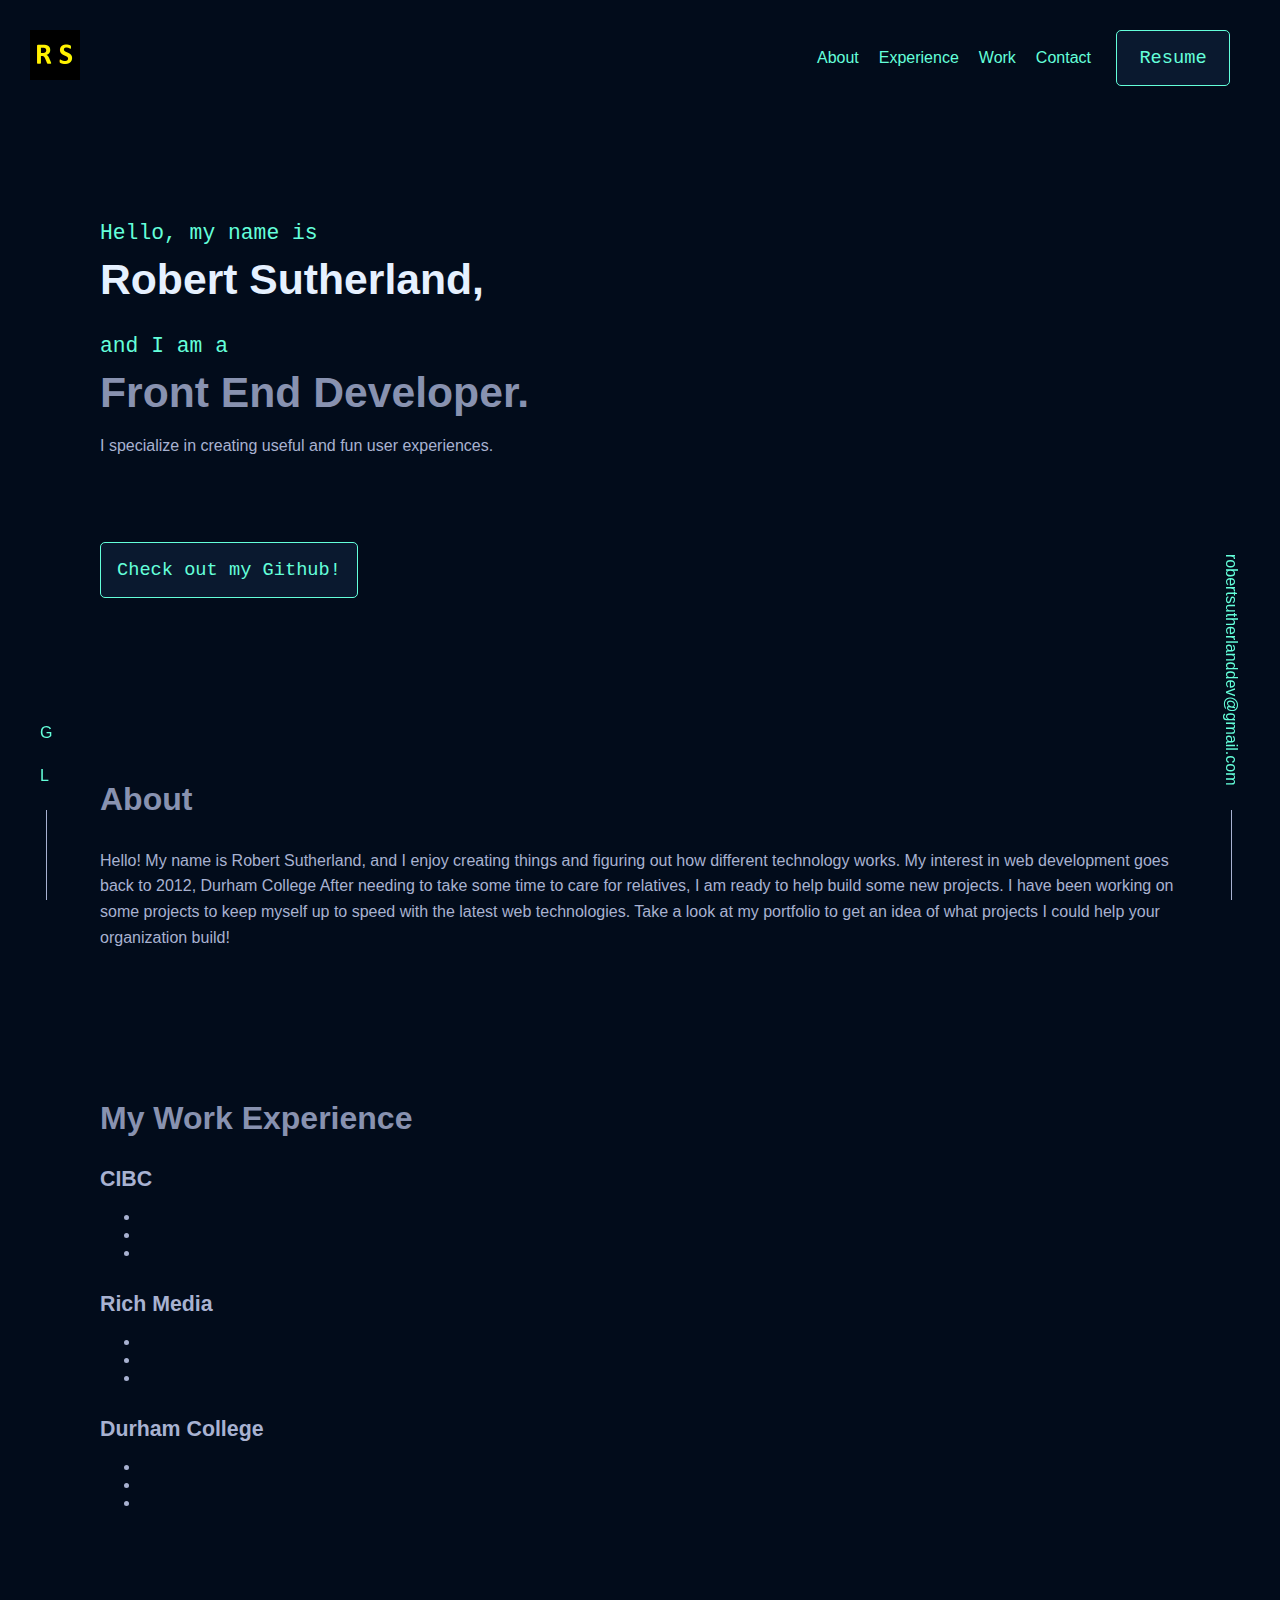
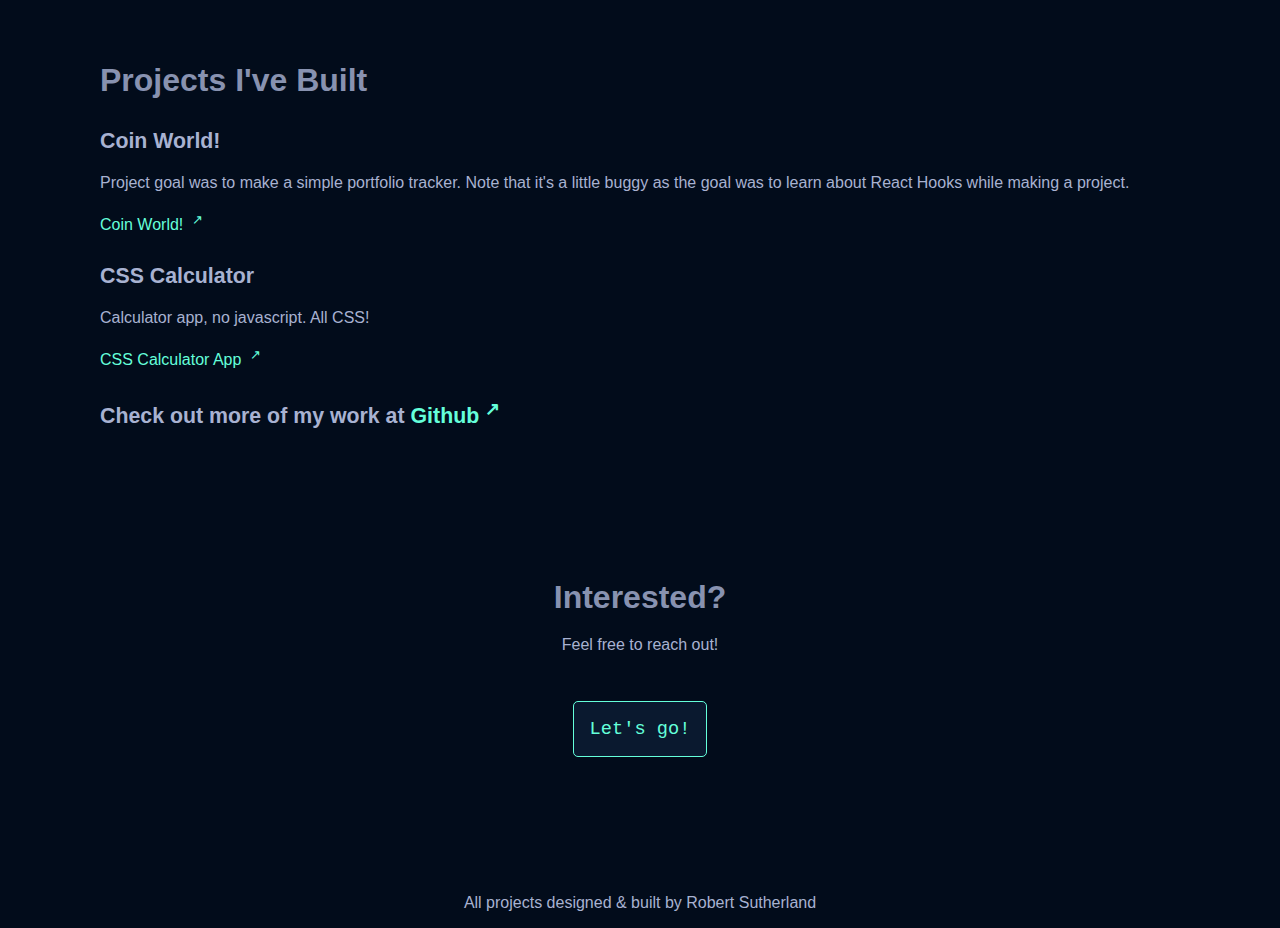
==== main.html @ d33260c6 "initial, got portfolio page started" ====
<html lang="en">
    <head>
        <meta charset="utf-8">
        <meta http-equiv="X-UA-Compatible" content="IE=edge">
        <meta name="viewport" content="width=device-width, initial-scale=1.0">
        <title>Robert Sutherland</title>
        <link rel="stylesheet" href="css/main.css">
    </head>
    <body>
        <nav>
            <div class="logo"><a href="/"><img src="assets/logo_rs.png"/></a></div>
            <div class="navbar">
                <ol>
                    <li class="navbutton"><a href="#about">About</a></li>
                    <li class="navbutton"><a href="#career">Experience</a></li>
                    <li class="navbutton"><a href="#projects">Work</a></li>
                    <li class="navbutton"><a href="#contact">Contact</a></li>
                </ol>
                <div class="button" >
                    <a href="RobertSutherland_developer.pdf" target="_blank" style="transition-delay: 50ms;">Resume</a>
                </div>
            </div>
        </nav>
        <main>
            <div id="leftside" class="side" orientation="left">
                <a href="https://www.github.com/sutherb" target="_blank" style="transition-delay: 50ms;">G</a>
                <a href="https://www.linkedin.com/in/sutherlandrobert/" target="_blank" style="transition-delay: 50ms;">L</a>
            </div>
            <div id="rightside" class="side" orientation="right"><a href="mailto:robertsutherlanddev@gmail.com">robertsutherlanddev@gmail.com</a></div>
            <div id="content">
                <section id="intro">
                    <p class="terminaltext">Hello, my name is</p>
                    <h1>Robert Sutherland,</h1>
                    <p class="terminaltext">and I am a</p>
                    <h2>Front End Developer.</h2>
                    <p>I specialize in creating useful and fun user experiences.</p>
                    <div class="button" >
                        <a href="https://www.github.com/sutherb" target="_blank" style="transition-delay: 50ms;">Check out my Github!</a>
                    </div>
                </section>
                <section id="about">
                    <h2>About</h2>
                    <article>
                        <p>
                            Hello!  My name is Robert Sutherland, and I enjoy creating things and figuring out how different technology works.
                            My interest in web development goes back to 2012, Durham College
    
                            After needing to take some time to care for relatives, I am ready to help build some new projects.  
                            I have been working on some projects to keep myself up to speed with the latest web technologies.
                            Take a look at my portfolio to get an idea of what projects I could help your organization build!
                        </p>
                    </article>
                </section>
                <section id="career">
                    <h2>My Work Experience</h2>
                    <article>
                        <h3>CIBC</h3>
                        <ul>
                            <li></li>
                            <li></li>
                            <li></li>
                        </ul>
                    </article>
                    <article>
                        <h3>Rich Media</h3>
                        <ul>
                            <li></li>
                            <li></li>
                            <li></li>
                        </ul>
                    </article>
                    <article>
                        <h3>Durham College</h3>
                        <ul>
                            <li></li>
                            <li></li>
                            <li></li>
                        </ul>
                    </article>
                </section>
                <section id="projects">
                    <h2>Projects I've Built</h2>
                    <article>
                        <h3>Coin World!</h3>
                        <p>Project goal was to make a simple portfolio tracker.  Note that it's a little buggy as the goal was to learn about React Hooks while making a project.</p>
                        <a href="http://178.128.237.20:5000/" target="_blank">Coin World!&nbsp;&nbsp;<sup>&#8599;</sup></a>
                    </article>
                    <article>
                        <h3>CSS Calculator</h3>
                        <p>Calculator app, no javascript.  All CSS!</p>
                        <a href="#"  target="_blank">CSS Calculator App&nbsp;&nbsp;<sup>&#8599;</sup></a>
                    </article>
                    <h3>Check out more of my work at <a href="https://github.com/sutherb" target="_blank">Github <sup>&#8599;</sup></a></h3>
                    <div></div>
                </section>
                <section id="contact">
                    <h2>Interested?</h2>
                    <p>Feel free to reach out!</p>
                    <div class="button" >
                        <a href="mailto:robertsutherlanddev@gmail.com" target="_blank" style="transition-delay: 50ms;">Let's go!</a>
                    </div>
                </section>
            </div>
        </main>
    </body>
    <footer>
        <div>
            <p>All projects designed & built by Robert Sutherland</p>
        </div>
    </footer>
</html>
---- css/main.css ----
html {
  scroll-behavior: smooth;
}

body {
  background-color: #020c1b;
  color: #a8b2d1;
  font-family: "Poppins", Helvertica, sans-serif;
  margin: 0;
  padding: 0;
}

::-webkit-scrollbar {
  width: 8px;
}

::-webkit-scrollbar-thumb {
  background-color: #495670;
  border: 2px solid #495670;
  border-radius: 5px;
}

a {
  text-decoration: none;
  color: #64ffda;
}

:focus, :hover {
  color: #57cbff;
}

.button a {
  padding: 16px;
  color: #64ffda;
  background-color: #0a192f;
  border: 1px solid #64ffda;
  border-radius: 5px;
  min-width: 80px;
  text-align: center;
  font-family: monospace;
  font-size: 14pt;
}
.button :hover {
  background-color: rgba(2, 12, 27, 0.7);
  color: #57cbff;
  border-color: #57cbff;
}

nav {
  padding: 30px 20px;
  margin-right: 30px;
  display: flex;
  -webkit-box-pack: justify;
  justify-content: space-between;
}
nav .logo {
  padding: 0 10px;
}
nav .logo img {
  width: 50px;
}
nav .navbar {
  display: flex;
}
nav .navbar ol {
  display: flex;
  margin-right: 15px;
  padding-top: 3px;
}
nav .navbar ol .navbutton {
  list-style: none;
}
nav .navbar ol .navbutton a {
  padding: 10px;
}
nav .navbar .button {
  display: flex;
}

.terminaltext {
  color: #64ffda;
  font-family: monospace;
  font-size: 16pt;
  margin: 0;
}

h1, h2, h3 {
  margin: 5px 0;
}

h1 {
  color: #e6f1ff;
  font-size: 32pt;
}

h2 {
  color: #8892b0;
  font-size: 24pt;
}

h3 {
  color: #a8b2d1;
  font-size: 16pt;
}

p {
  line-height: 1.6;
}

.side {
  position: fixed;
  display: flex;
  bottom: 0;
  flex-direction: column;
}

.side:after {
  content: "";
  display: block;
  width: 1px;
  height: 90px;
  margin: 0px auto;
  background-color: #a8b2d1;
}

#leftside {
  left: 40px;
}
#leftside a {
  margin-bottom: 25px;
}
#leftside :focus, #leftside :hover {
  transform: translateY(-3px);
  transition: all 0.25s cubic-bezier(0.645, 0.045, 0.355, 1);
}

#rightside {
  right: 40px;
}
#rightside a {
  -webkit-writing-mode: vertical-rl;
  writing-mode: vertical-rl;
  margin: 25px 0;
}
#rightside a:focus, #rightside a:hover {
  transform: translateY(-3px);
  transition: all 0.25s cubic-bezier(0.645, 0.045, 0.355, 1);
}

#content {
  padding: 0 100px;
}
#content section {
  margin-top: 150px;
}
#content section article {
  margin: 30px 0;
}
#content #intro {
  margin: 100px 0 200px 0;
}
#content #intro h1 {
  margin-bottom: 25px;
}
#content #intro h2 {
  margin-bottom: 15px;
  font-size: 32pt;
}
#content #intro .button {
  margin: 100px 0;
}
#content #contact {
  text-align: center;
  margin-bottom: 150px;
}
#content #contact .button {
  margin: 60px 0;
}

footer div {
  text-align: center;
  padding: 0 100px;
}

/*# sourceMappingURL=main.css.map */
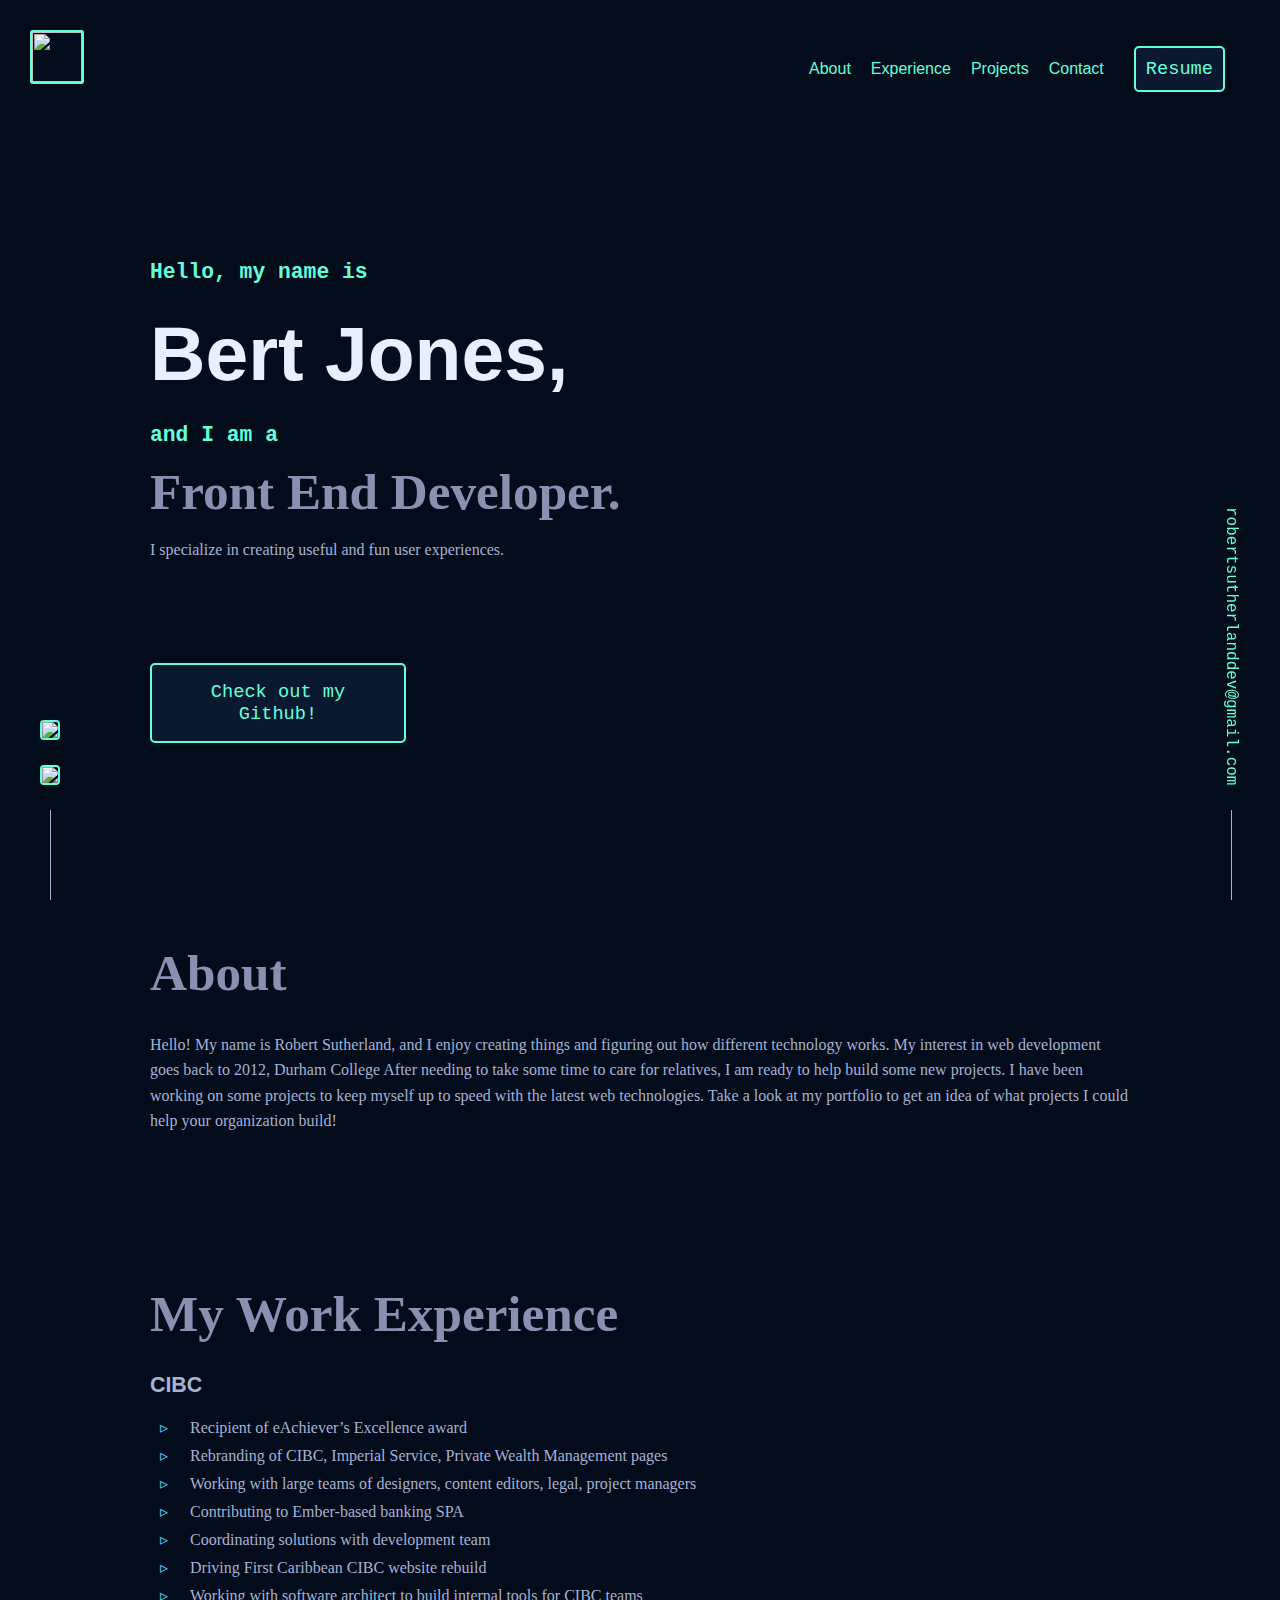
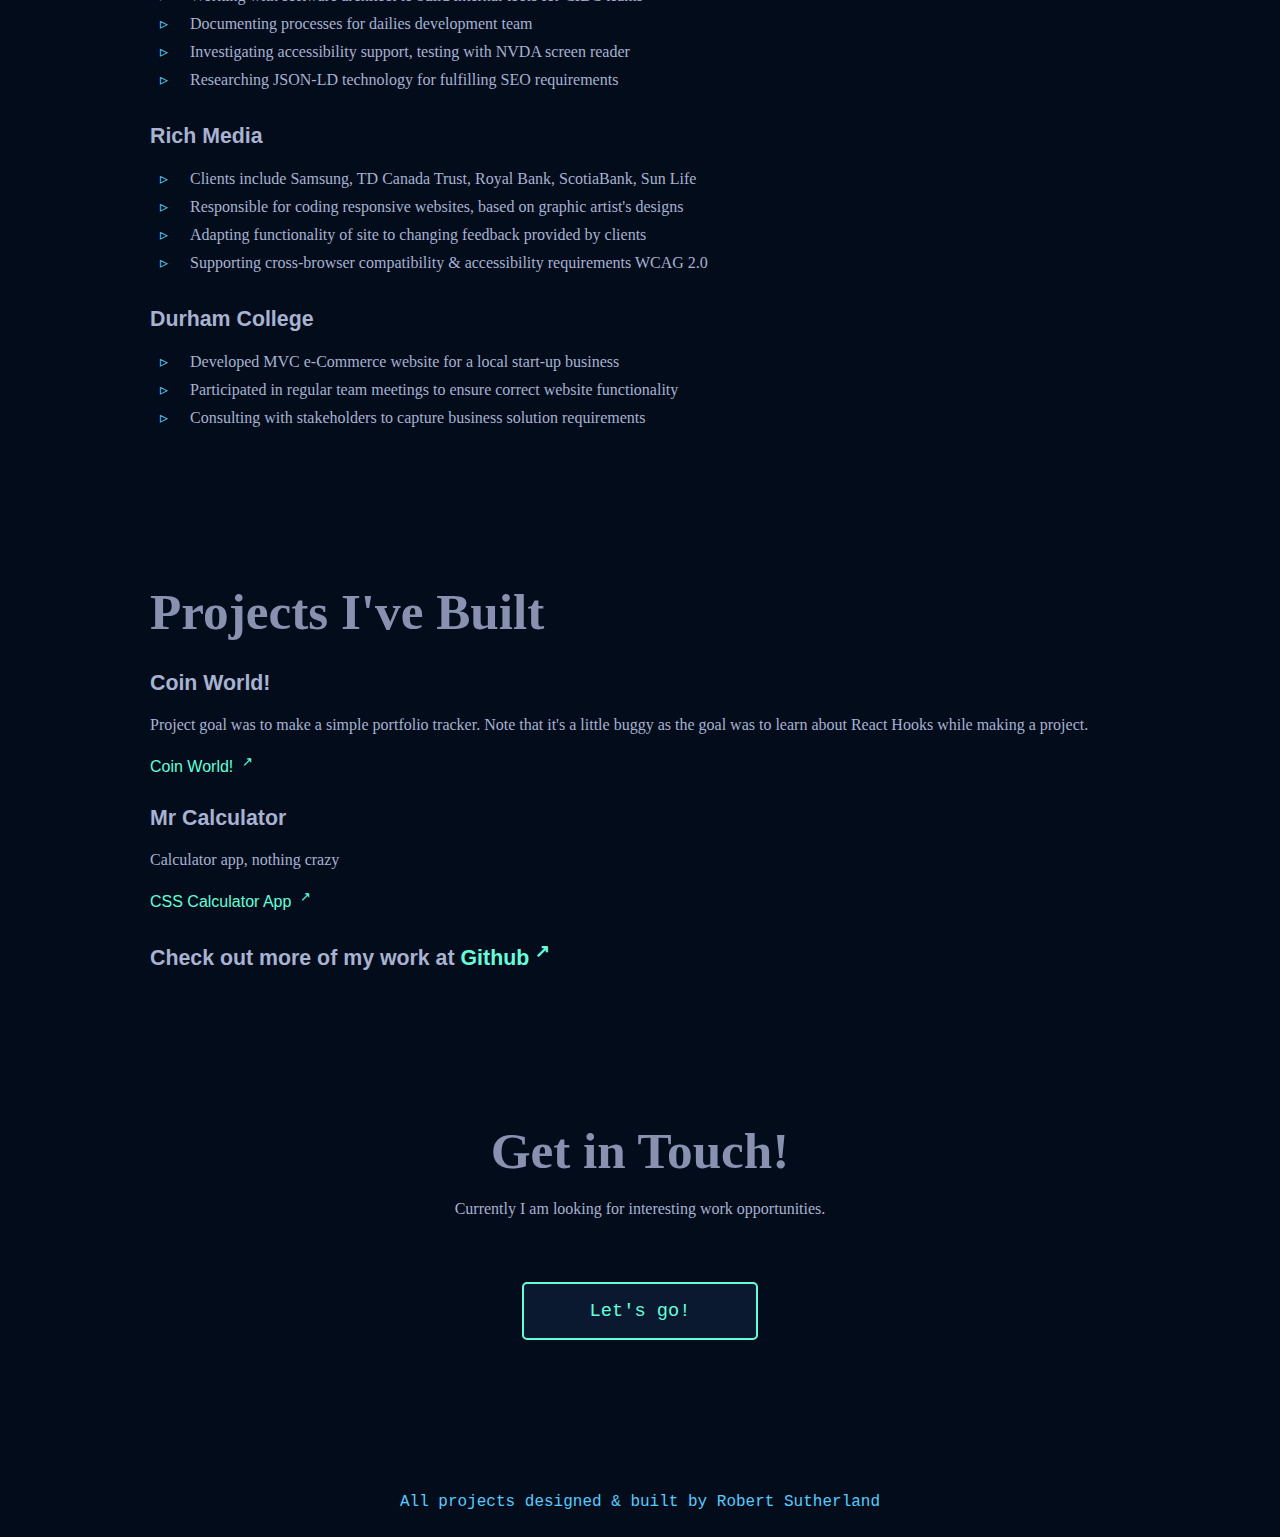
==== commit 49158162: "add animated text, mobile menu is good" ====
--- a/main.html
+++ b/main.html
@@ -4,39 +4,53 @@
         <meta http-equiv="X-UA-Compatible" content="IE=edge">
         <meta name="viewport" content="width=device-width, initial-scale=1.0">
         <title>Robert Sutherland</title>
+        <link rel="icon" href="assets/favicon.png" type="image/png">
+        <!-- <link href='https://fonts.googleapis.com/css?family=Sofia' rel='stylesheet'> -->
         <link rel="stylesheet" href="css/main.css">
+        <script>0</script>
+        <script src="js/main.js"></script>
     </head>
     <body>
         <nav>
-            <div class="logo"><a href="/"><img src="assets/logo_rs.png"/></a></div>
-            <div class="navbar">
-                <ol>
-                    <li class="navbutton"><a href="#about">About</a></li>
-                    <li class="navbutton"><a href="#career">Experience</a></li>
-                    <li class="navbutton"><a href="#projects">Work</a></li>
-                    <li class="navbutton"><a href="#contact">Contact</a></li>
-                </ol>
-                <div class="button" >
-                    <a href="RobertSutherland_developer.pdf" target="_blank" style="transition-delay: 50ms;">Resume</a>
+            <div class="logo"><a href="/"><img src="assets/logo3.png"/></a></div>
+            <div class="mobile-navbar">
+                <button class="button toggle-menu-button" role="button" aria-controls="mobile-menu"><div></div><div></div><div></div></button>
+                <div class="mobile-menu" role="menubar">
+                    <ul id="mobile-menu-list">
+                        <li class="navbutton"><a href="#about" role="menuitem">About</a></li>
+                        <li class="navbutton"><a href="#career" role="menuitem">Experience</a></li>
+                        <li class="navbutton"><a href="#projects" role="menuitem">Projects</a></li>
+                        <li class="navbutton"><a href="#contact" role="menuitem">Contact</a></li>
+                        <li class="navbutton"><a class="button" href="RobertSutherland_Developer.pdf" target="_blank" style="transition-delay: 50ms;" role="menuitem">Resume</a></li>
+                    </ul>
                 </div>
+            </div>
+            
+            <div class="navbar" role="menubar">
+                <ul>
+                    <li class="navbutton"><a href="#about" role="menuitem">About</a></li>
+                    <li class="navbutton"><a href="#career" role="menuitem">Experience</a></li>
+                    <li class="navbutton"><a href="#projects" role="menuitem">Projects</a></li>
+                    <li class="navbutton"><a href="#contact" role="menuitem">Contact</a></li>
+                    <li class="navbutton"><a class="button" href="RobertSutherland_Developer.pdf" target="_blank" style="transition-delay: 50ms;" role="menuitem">Resume</a></li>
+                </ul>
+                
             </div>
         </nav>
         <main>
             <div id="leftside" class="side" orientation="left">
-                <a href="https://www.github.com/sutherb" target="_blank" style="transition-delay: 50ms;">G</a>
-                <a href="https://www.linkedin.com/in/sutherlandrobert/" target="_blank" style="transition-delay: 50ms;">L</a>
+                <a href="https://www.github.com/sutherb" target="_blank" style="transition-delay: 50ms;"><img src="assets/github3.png" /></a>
+                <a href="https://www.linkedin.com/in/sutherlandrobert/" target="_blank" style="transition-delay: 50ms;"><img src="assets/linkedin2.png" /></a>
             </div>
-            <div id="rightside" class="side" orientation="right"><a href="mailto:robertsutherlanddev@gmail.com">robertsutherlanddev@gmail.com</a></div>
+            <div id="rightside" class="side" orientation="right"><a class="terminaltext emailtext" href="mailto:robertsutherlanddev@gmail.com">robertsutherlanddev@gmail.com</a></div>
             <div id="content">
                 <section id="intro">
-                    <p class="terminaltext">Hello, my name is</p>
-                    <h1>Robert Sutherland,</h1>
-                    <p class="terminaltext">and I am a</p>
+                    <h1 class="terminaltext">Hello, my name is</h1>
+                    <h1 id="name">Bert Jones,</h1>
+                    <h2 class="terminaltext">and I am a</h2>
                     <h2>Front End Developer.</h2>
                     <p>I specialize in creating useful and fun user experiences.</p>
-                    <div class="button" >
-                        <a href="https://www.github.com/sutherb" target="_blank" style="transition-delay: 50ms;">Check out my Github!</a>
-                    </div>
+                    <a class="button" href="https://www.github.com/sutherb" target="_blank" style="transition-delay: 50ms;">Check out my Github!</a>
                 </section>
                 <section id="about">
                     <h2>About</h2>
@@ -56,25 +70,33 @@
                     <article>
                         <h3>CIBC</h3>
                         <ul>
-                            <li></li>
-                            <li></li>
-                            <li></li>
+                            <li>Recipient of eAchiever’s Excellence award</li>
+                            <li>Rebranding of CIBC, Imperial Service, Private Wealth Management pages</li>
+                            <li>Working with large teams of designers, content editors, legal, project managers</li>
+                            <li>Contributing to Ember-based banking SPA</li>
+                            <li>Coordinating solutions with development team</li>
+                            <li>Driving First Caribbean CIBC website rebuild</li>
+                            <li>Working with software architect to build internal tools for CIBC teams</li>
+                            <li>Documenting processes for dailies development team</li>
+                            <li>Investigating accessibility support, testing with NVDA screen reader</li>
+                            <li>Researching JSON-LD technology for fulfilling SEO requirements</li>
                         </ul>
                     </article>
                     <article>
                         <h3>Rich Media</h3>
                         <ul>
-                            <li></li>
-                            <li></li>
-                            <li></li>
+                            <li>Clients include Samsung, TD Canada Trust, Royal Bank, ScotiaBank, Sun Life</li>
+                            <li>Responsible for coding responsive websites, based on graphic artist's designs</li>
+                            <li>Adapting functionality of site to changing feedback provided by clients</li>
+                            <li>Supporting cross-browser compatibility & accessibility requirements WCAG 2.0</li>
                         </ul>
                     </article>
                     <article>
                         <h3>Durham College</h3>
                         <ul>
-                            <li></li>
-                            <li></li>
-                            <li></li>
+                            <li>Developed MVC e-Commerce website for a local start-up business</li>
+                            <li>Participated in regular team meetings to ensure correct website functionality</li>
+                            <li>Consulting with stakeholders to capture business solution requirements</li>
                         </ul>
                     </article>
                 </section>
@@ -86,26 +108,24 @@
                         <a href="http://178.128.237.20:5000/" target="_blank">Coin World!&nbsp;&nbsp;<sup>&#8599;</sup></a>
                     </article>
                     <article>
-                        <h3>CSS Calculator</h3>
-                        <p>Calculator app, no javascript.  All CSS!</p>
+                        <h3>Mr Calculator</h3>
+                        <p>Calculator app, nothing crazy</p>
                         <a href="#"  target="_blank">CSS Calculator App&nbsp;&nbsp;<sup>&#8599;</sup></a>
                     </article>
                     <h3>Check out more of my work at <a href="https://github.com/sutherb" target="_blank">Github <sup>&#8599;</sup></a></h3>
                     <div></div>
                 </section>
                 <section id="contact">
-                    <h2>Interested?</h2>
-                    <p>Feel free to reach out!</p>
-                    <div class="button" >
-                        <a href="mailto:robertsutherlanddev@gmail.com" target="_blank" style="transition-delay: 50ms;">Let's go!</a>
-                    </div>
+                    <h2>Get in Touch!</h2>
+                    <p>Currently I am looking for interesting work opportunities.</p>
+                    <a class="button" href="mailto:robertsutherlanddev@gmail.com" target="_blank" style="transition-delay: 50ms;">Let's go!</a>
                 </section>
             </div>
         </main>
     </body>
     <footer>
-        <div>
-            <p>All projects designed & built by Robert Sutherland</p>
+        <div class="footer">
+            <p class="terminaltext">All projects designed & built by Robert Sutherland</p>
         </div>
     </footer>
 </html>--- a/css/main.css
+++ b/css/main.css
@@ -1,3 +1,5 @@
+@charset "UTF-8";
+/*  @import url(http://fonts.googleapis.com/css?family=Roboto+Slab|Open+Sans:400italic,700italic,400,700); */
 html {
   scroll-behavior: smooth;
 }
@@ -23,55 +25,83 @@
 a {
   text-decoration: none;
   color: #64ffda;
-}
-
-:focus, :hover {
-  color: #57cbff;
-}
-
-.button a {
+  transition: all 0.15s cubic-bezier(0.645, 0.045, 0.355, 1);
+}
+a:focus, a:hover {
+  color: #57cbff;
+}
+
+button {
+  margin: 0;
+  padding: 0;
+  border: 0;
+  border-radius: 5px;
+  background: transparent;
+}
+
+.button {
+  display: block;
   padding: 16px;
   color: #64ffda;
   background-color: #0a192f;
-  border: 1px solid #64ffda;
+  border: 2px solid #64ffda;
   border-radius: 5px;
-  min-width: 80px;
   text-align: center;
   font-family: monospace;
   font-size: 14pt;
 }
-.button :hover {
+.button:hover, .button:focus {
   background-color: rgba(2, 12, 27, 0.7);
   color: #57cbff;
   border-color: #57cbff;
+  box-shadow: 0 0 10px #57cbff;
 }
 
 nav {
   padding: 30px 20px;
-  margin-right: 30px;
   display: flex;
   -webkit-box-pack: justify;
   justify-content: space-between;
 }
 nav .logo {
   padding: 0 10px;
-}
-nav .logo img {
+  position: fixed;
+  top: 30px;
+  left: 20px;
+}
+nav .logo a {
+  border: 2px solid;
+  border-radius: 3px;
+  display: block;
+}
+nav .logo a img {
   width: 50px;
 }
+nav .logo :focus, nav .logo :hover {
+  box-shadow: 0 0 10px #57cbff;
+}
+nav .mobile-navbar {
+  display: none;
+}
 nav .navbar {
   display: flex;
-}
-nav .navbar ol {
+  position: absolute;
+  right: 40px;
+}
+nav .navbar ul {
   display: flex;
   margin-right: 15px;
-  padding-top: 3px;
-}
-nav .navbar ol .navbutton {
+}
+nav .navbar ul .navbutton {
+  margin-top: 14px;
   list-style: none;
 }
-nav .navbar ol .navbutton a {
+nav .navbar ul .navbutton a {
   padding: 10px;
+}
+nav .navbar ul .navbutton:last-child {
+  margin-top: 0;
+  padding-left: 20px;
 }
 nav .navbar .button {
   display: flex;
@@ -79,7 +109,7 @@
 
 .terminaltext {
   color: #64ffda;
-  font-family: monospace;
+  font-family: "Courier New", monospace;
   font-size: 16pt;
   margin: 0;
 }
@@ -90,21 +120,25 @@
 
 h1 {
   color: #e6f1ff;
-  font-size: 32pt;
+  font-size: clamp(40px, 6vw, 80px);
+  font-family: "Open Sans", sans-serif;
 }
 
 h2 {
   color: #8892b0;
-  font-size: 24pt;
+  font-size: clamp(30px, 4vw, 60px);
+  font-family: Arial Black;
 }
 
 h3 {
   color: #a8b2d1;
   font-size: 16pt;
+  font-family: Arial;
 }
 
 p {
   line-height: 1.6;
+  font-family: Verdana;
 }
 
 .side {
@@ -113,7 +147,6 @@
   bottom: 0;
   flex-direction: column;
 }
-
 .side:after {
   content: "";
   display: block;
@@ -128,10 +161,12 @@
 }
 #leftside a {
   margin-bottom: 25px;
-}
-#leftside :focus, #leftside :hover {
+  border: 2px solid;
+  border-radius: 4px;
+}
+#leftside a:focus, #leftside a:hover {
   transform: translateY(-3px);
-  transition: all 0.25s cubic-bezier(0.645, 0.045, 0.355, 1);
+  box-shadow: 0 0 10px #57cbff;
 }
 
 #rightside {
@@ -141,13 +176,15 @@
   -webkit-writing-mode: vertical-rl;
   writing-mode: vertical-rl;
   margin: 25px 0;
+  font-size: 12pt;
 }
 #rightside a:focus, #rightside a:hover {
   transform: translateY(-3px);
-  transition: all 0.25s cubic-bezier(0.645, 0.045, 0.355, 1);
+  color: #57cbff;
 }
 
 #content {
+  margin: 200px 50px 0 50px;
   padding: 0 100px;
 }
 #content section {
@@ -157,29 +194,146 @@
   margin: 30px 0;
 }
 #content #intro {
-  margin: 100px 0 200px 0;
+  margin: 50px 0 200px 0;
 }
 #content #intro h1 {
   margin-bottom: 25px;
+  transition-delay: 100ms;
+}
+#content #intro #name {
+  transition-delay: 200ms;
 }
 #content #intro h2 {
   margin-bottom: 15px;
-  font-size: 32pt;
 }
 #content #intro .button {
   margin: 100px 0;
+  width: 220px;
+}
+#content #career ul li {
+  list-style-type: none;
+  padding: 5px 0;
+  font-family: Times New Roman;
+}
+#content #career ul li:before {
+  content: "▹";
+  position: absolute;
+  left: 160px;
+  color: #57cbff;
+  line-height: 18px;
 }
 #content #contact {
   text-align: center;
   margin-bottom: 150px;
 }
 #content #contact .button {
-  margin: 60px 0;
+  margin: 60px auto;
+  width: 200px;
 }
 
 footer div {
+  margin-bottom: 25px;
   text-align: center;
   padding: 0 100px;
 }
+footer div p {
+  color: #57cbff !important;
+  font-size: 12pt !important;
+}
+
+/*
+
+
+320px — 480px: Mobile devices
+481px — 768px: iPads, Tablets
+769px — 1024px: Small screens, laptops
+1025px — 1200px: Desktops, large screens
+1201px and more —  Extra large screens, TV
+
+*/
+.mobile-navbar .toggle-menu-button {
+  display: block;
+  margin: 0 31px;
+  top: 30px;
+  right: 0;
+  z-index: 2;
+  position: fixed;
+  padding: 11px;
+}
+.mobile-navbar .toggle-menu-button div {
+  width: 25px;
+  height: 2px;
+  background-color: #64ffda;
+  margin: 4px 0;
+}
+.mobile-navbar #mobile-menu-list {
+  background-color: #112240;
+  width: 300px;
+  display: none;
+  z-index: 1;
+  position: fixed;
+  padding: 100px 50px 30px 50px;
+  margin: 0;
+  text-align: center;
+  height: 100%;
+  position: fixed;
+  right: 0;
+  top: 0;
+}
+.mobile-navbar #mobile-menu-list .navbutton {
+  list-style: none;
+}
+.mobile-navbar #mobile-menu-list .navbutton:hover, .mobile-navbar #mobile-menu-list .navbutton:focus {
+  background-color: rgba(2, 12, 27, 0.7);
+  color: #57cbff;
+  border-color: #57cbff;
+  box-shadow: 0 0 10px #57cbff;
+  border-radius: 2px;
+}
+.mobile-navbar #mobile-menu-list .navbutton:last-child {
+  margin-top: 15px;
+}
+.mobile-navbar #mobile-menu-list .navbutton a {
+  display: block;
+  margin: auto;
+  padding: 30px 0;
+}
+
+@media screen and (max-width: 768px) {
+  #content {
+    margin: 200px 25px 0 25px;
+    padding: 0 20px;
+  }
+  /*no good way to blur without adding this class to body using javascript.  came close but initials logo would also cause blur*/
+  .blur {
+    overflow: hidden;
+  }
+  .blur main, .blur nav .logo, .blur .footer {
+    transition: all 0.15s cubic-bezier(0.645, 0.045, 0.355, 1);
+    pointer-events: none;
+    user-select: none;
+  }
+  .blur main, .blur .footer {
+    filter: blur(5px) brightness(0.7);
+  }
+  #leftside, #rightside {
+    display: none;
+  }
+  nav {
+    padding: 55px 20px;
+  }
+  nav .navbar {
+    display: none;
+  }
+  nav .mobile-navbar {
+    display: block;
+  }
+  nav .mobile-navbar.menu-open #mobile-menu-list {
+    display: block;
+  }
+  nav .mobile-navbar.menu-open #mobile-menu-list a {
+    display: block;
+  }
+}
 
 /*# sourceMappingURL=main.css.map */
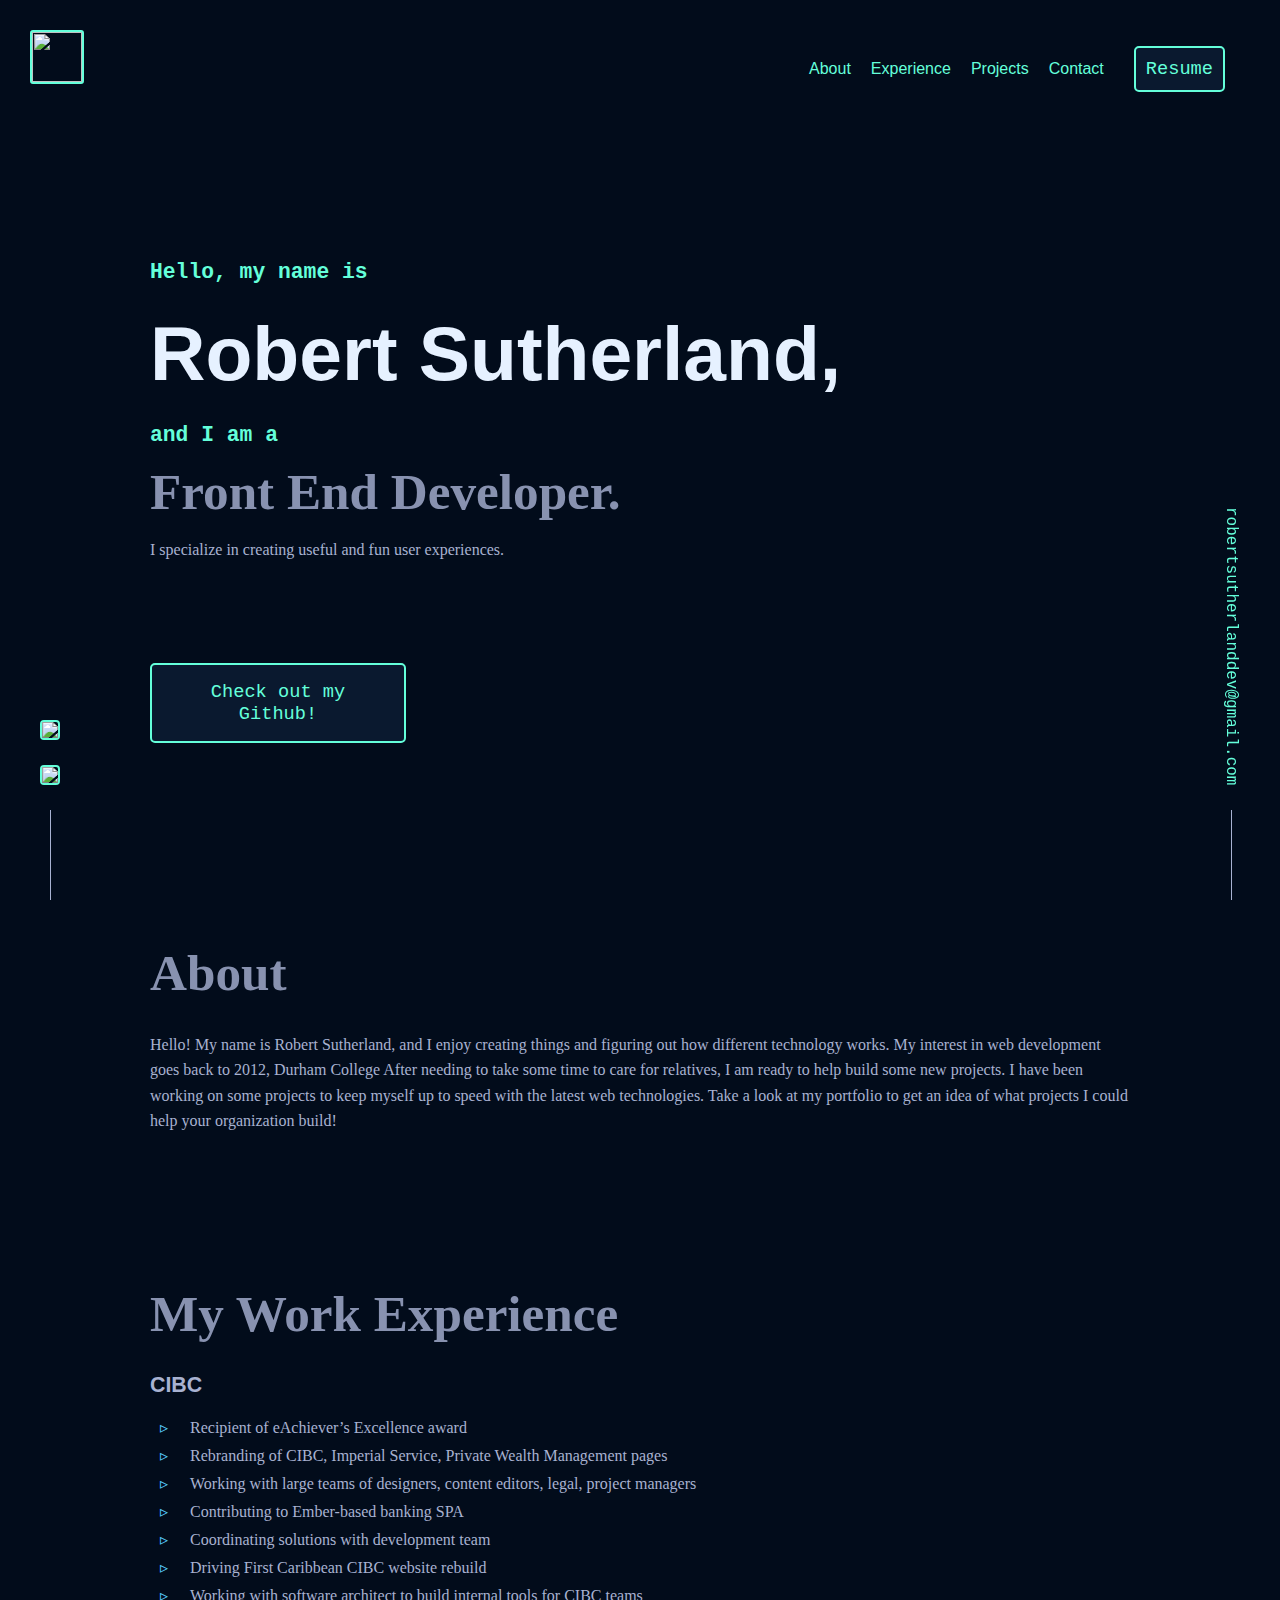
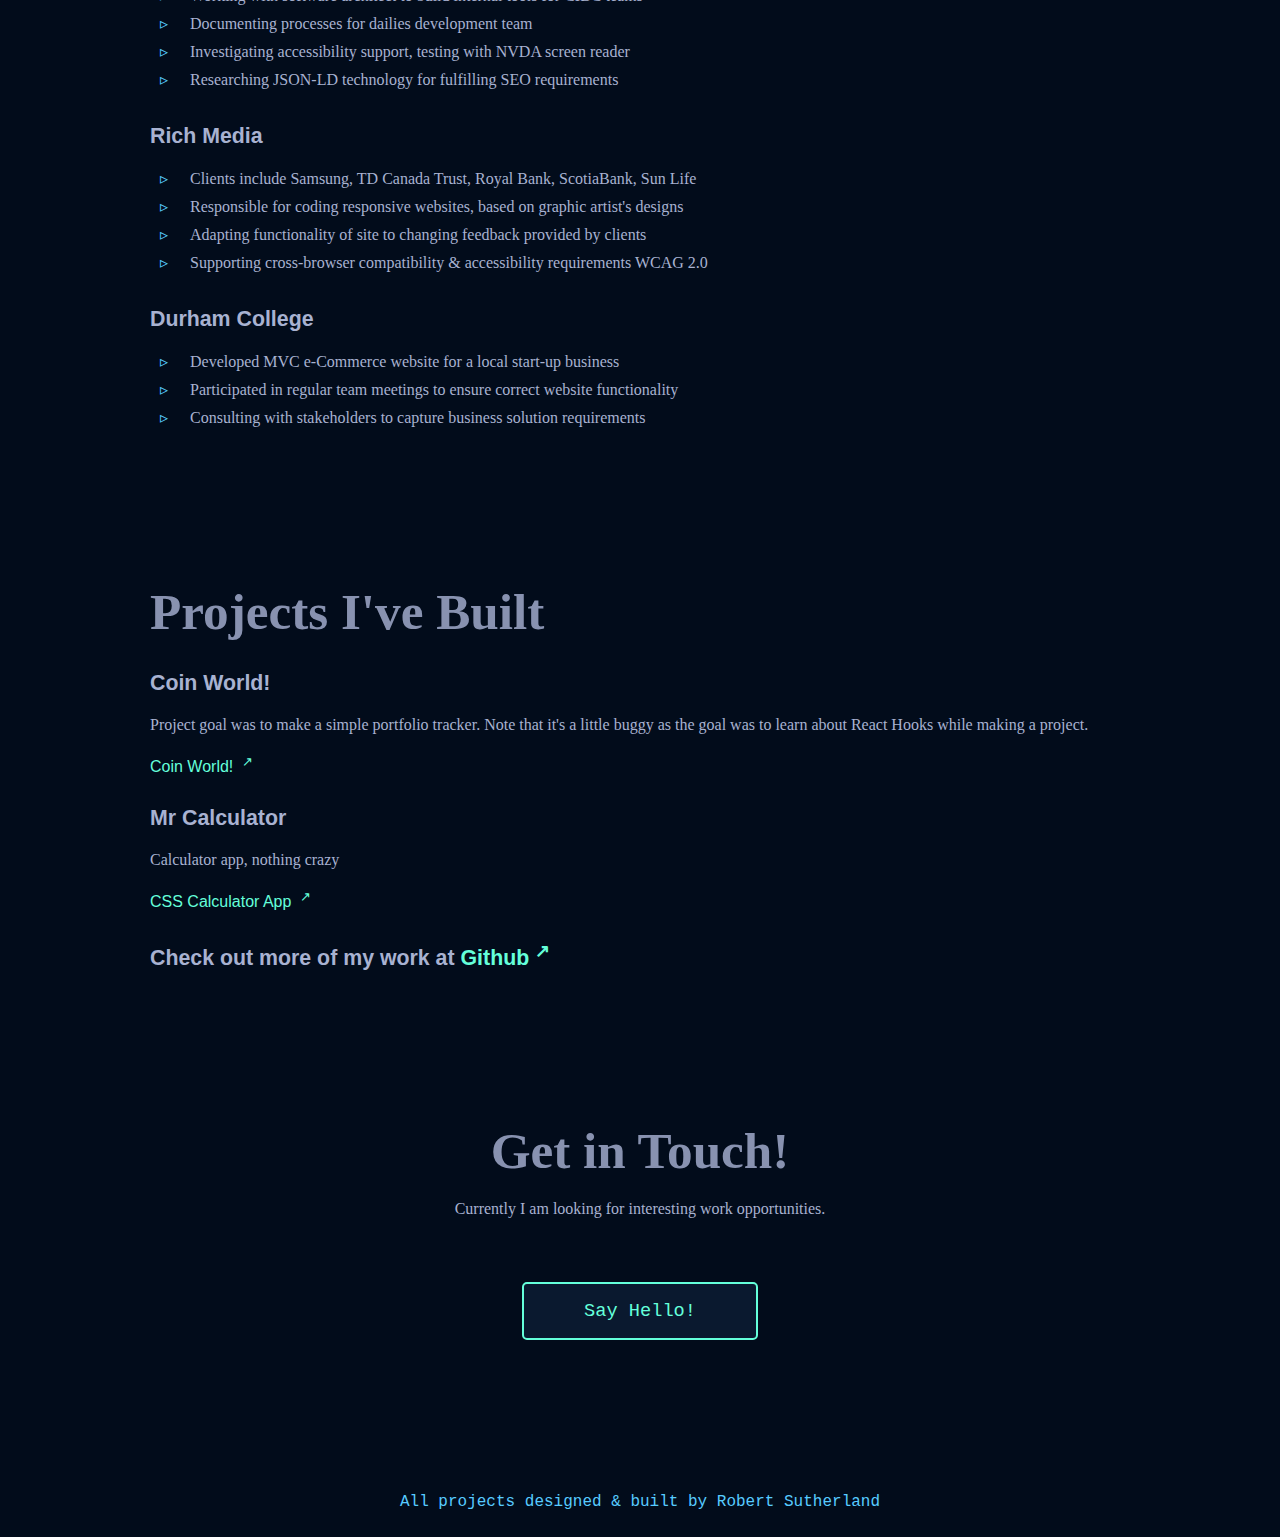
==== commit 72cbe9b8: "created working branch for future changes" ====
--- a/main.html
+++ b/main.html
@@ -7,7 +7,7 @@
         <link rel="icon" href="assets/favicon.png" type="image/png">
         <!-- <link href='https://fonts.googleapis.com/css?family=Sofia' rel='stylesheet'> -->
         <link rel="stylesheet" href="css/main.css">
-        <script>0</script>
+        <script>0</script> 
         <script src="js/main.js"></script>
     </head>
     <body>
@@ -46,11 +46,11 @@
             <div id="content">
                 <section id="intro">
                     <h1 class="terminaltext">Hello, my name is</h1>
-                    <h1 id="name">Bert Jones,</h1>
+                    <h1 id="name" class="slide-in-right">Robert Sutherland,</h1>
                     <h2 class="terminaltext">and I am a</h2>
-                    <h2>Front End Developer.</h2>
+                    <h2 class="tracking-in-expand">Front End Developer.</h2>
                     <p>I specialize in creating useful and fun user experiences.</p>
-                    <a class="button" href="https://www.github.com/sutherb" target="_blank" style="transition-delay: 50ms;">Check out my Github!</a>
+                    <a class="button puff-in-center" href="https://www.github.com/sutherb" target="_blank" style="transition-delay: 50ms;">Check out my Github!</a>
                 </section>
                 <section id="about">
                     <h2>About</h2>
@@ -66,9 +66,9 @@
                     </article>
                 </section>
                 <section id="career">
-                    <h2>My Work Experience</h2>
+                    <h2 class="tracking-in-expand">My Work Experience</h2>
                     <article>
-                        <h3>CIBC</h3>
+                        <h3 class="slide-in-right">CIBC</h3>
                         <ul>
                             <li>Recipient of eAchiever’s Excellence award</li>
                             <li>Rebranding of CIBC, Imperial Service, Private Wealth Management pages</li>
@@ -83,7 +83,7 @@
                         </ul>
                     </article>
                     <article>
-                        <h3>Rich Media</h3>
+                        <h3 class="slide-in-right">Rich Media</h3>
                         <ul>
                             <li>Clients include Samsung, TD Canada Trust, Royal Bank, ScotiaBank, Sun Life</li>
                             <li>Responsible for coding responsive websites, based on graphic artist's designs</li>
@@ -92,7 +92,7 @@
                         </ul>
                     </article>
                     <article>
-                        <h3>Durham College</h3>
+                        <h3 class="slide-in-right">Durham College</h3>
                         <ul>
                             <li>Developed MVC e-Commerce website for a local start-up business</li>
                             <li>Participated in regular team meetings to ensure correct website functionality</li>
@@ -118,7 +118,7 @@
                 <section id="contact">
                     <h2>Get in Touch!</h2>
                     <p>Currently I am looking for interesting work opportunities.</p>
-                    <a class="button" href="mailto:robertsutherlanddev@gmail.com" target="_blank" style="transition-delay: 50ms;">Let's go!</a>
+                    <a class="button" id="email_button" href="mailto:robertsutherlanddev@gmail.com" target="_blank" style="transition-delay: 50ms;">Say Hello!</a>
                 </section>
             </div>
         </main>
